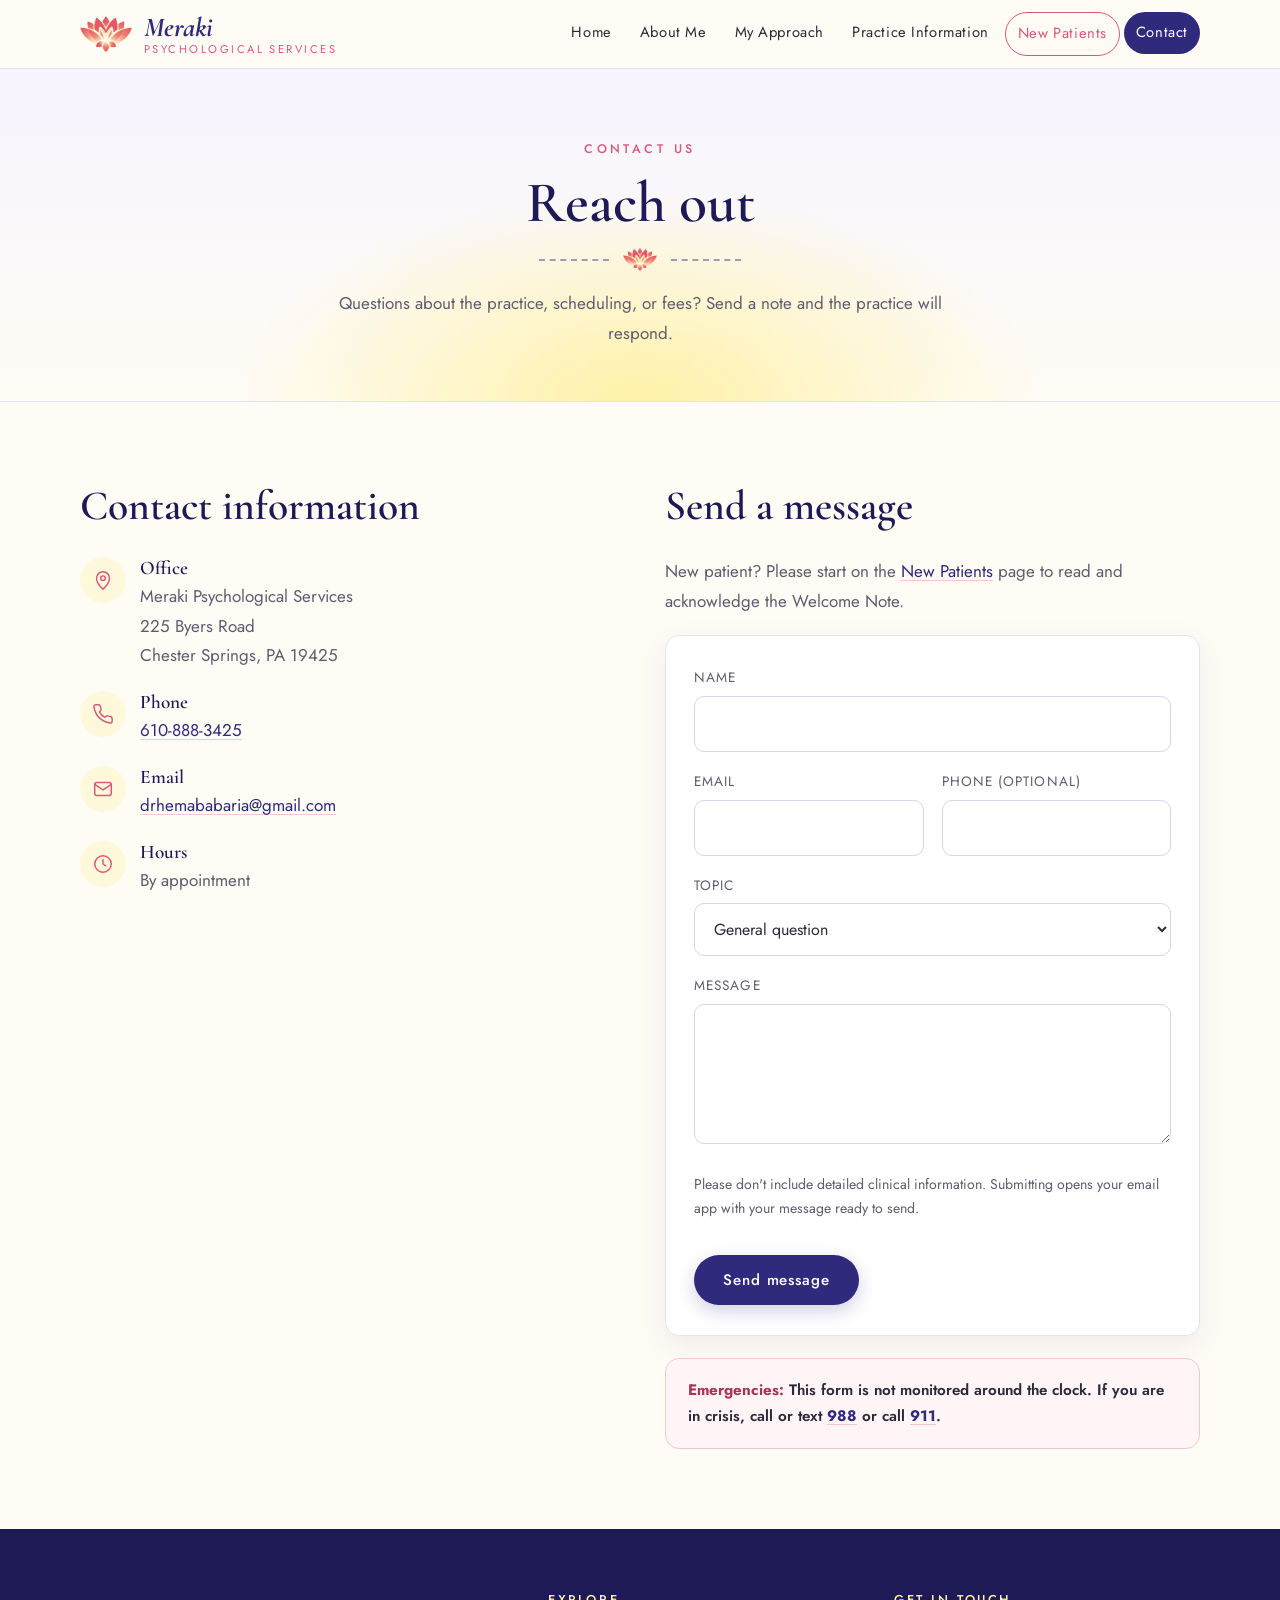
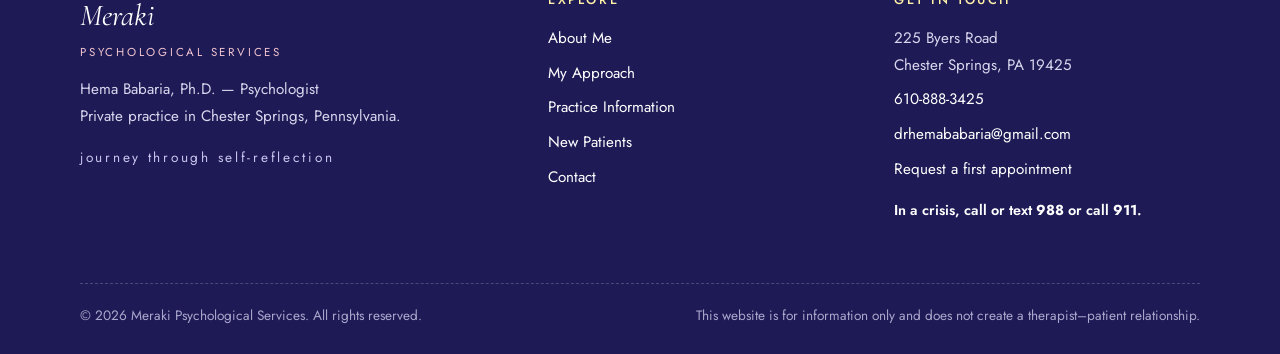
==== contact.html @ d3290c19 "Meraki Psychological Services website" ====
<!DOCTYPE html>
<html lang="en">
<head>
<meta charset="utf-8">
<meta name="viewport" content="width=device-width, initial-scale=1">
<title>Contact | Meraki Psychological Services | Chester Springs, PA</title>
<meta name="description" content="Contact Meraki Psychological Services — Dr. Hema Babaria, Ph.D., Chester Springs, PA.">
<link rel="icon" type="image/png" href="assets/images/favicon.png">
<link rel="preconnect" href="https://fonts.googleapis.com">
<link rel="preconnect" href="https://fonts.gstatic.com" crossorigin>
<link href="https://fonts.googleapis.com/css2?family=Cormorant+Garamond:ital,wght@0,500;0,600;0,700;1,500;1,600&family=Jost:wght@300;400;500&display=swap" rel="stylesheet">
<link rel="stylesheet" href="css/style.css">
</head>
<body>
<a class="skip-link" href="#main">Skip to content</a>
<header class="site-header">
  <div class="container header-inner">
    <a class="brand" href="index.html" aria-label="Meraki Psychological Services — home">
      <img src="assets/images/lotus.png" alt="" width="52" height="38">
      <span class="brand-text"><span class="brand-name">Meraki</span><span class="brand-sub">Psychological Services</span></span>
    </a>
    <button class="nav-toggle" aria-label="Open menu" aria-expanded="false" aria-controls="site-nav">
      <svg width="24" height="24" viewBox="0 0 24 24" fill="none" stroke="currentColor" stroke-width="1.8" stroke-linecap="round"><path d="M4 7h16M4 12h16M4 17h16"/></svg>
    </button>
    <nav class="main-nav" id="site-nav" aria-label="Main">
      <ul><li><a href="index.html">Home</a></li><li><a href="about.html">About Me</a></li><li><a href="approach.html">My Approach</a></li><li><a href="practice.html">Practice Information</a></li><li><a href="new-patients.html" class="nav-cta">New Patients</a></li><li><a href="contact.html" aria-current="page">Contact</a></li></ul>
    </nav>
  </div>
</header>
<main id="main">
<section class="page-hero">
  <div class="container">
    <span class="eyebrow">Contact Us</span>
    <h1>Reach out</h1>
    <div class="divider"><img src="assets/images/lotus.png" alt=""></div>
    <p>Questions about the practice, scheduling, or fees? Send a note and the practice will respond.</p>
  </div>
</section>
<section>
  <div class="container grid-2" style="align-items:start">
    <div class="reveal">
      <h2>Contact information</h2>
      <div class="contact-card" style="margin-bottom:28px">
        <div class="contact-item"><div class="icon"><svg width="22" height="22" viewBox="0 0 24 24" fill="none" stroke="currentColor" stroke-width="1.6" stroke-linecap="round" stroke-linejoin="round"><path d="M12 22s7-6.2 7-12a7 7 0 1 0-14 0c0 5.8 7 12 7 12z"/><circle cx="12" cy="10" r="2.5"/></svg></div><div><h3>Office</h3><p>Meraki Psychological Services<br>225 Byers Road<br>Chester Springs, PA 19425</p></div></div>
        <div class="contact-item"><div class="icon"><svg width="22" height="22" viewBox="0 0 24 24" fill="none" stroke="currentColor" stroke-width="1.6" stroke-linecap="round" stroke-linejoin="round"><path d="M22 16.9v3a2 2 0 0 1-2.2 2 19.8 19.8 0 0 1-8.6-3.1 19.5 19.5 0 0 1-6-6A19.8 19.8 0 0 1 2.1 4.2 2 2 0 0 1 4.1 2h3a2 2 0 0 1 2 1.7c.1.9.4 1.8.7 2.7a2 2 0 0 1-.5 2.1L8 9.8a16 16 0 0 0 6 6l1.3-1.3a2 2 0 0 1 2.1-.4c.9.3 1.8.6 2.7.7a2 2 0 0 1 1.7 2z"/></svg></div><div><h3>Phone</h3><p><a href="tel:+16108883425">610-888-3425</a></p></div></div>
        <div class="contact-item"><div class="icon"><svg width="22" height="22" viewBox="0 0 24 24" fill="none" stroke="currentColor" stroke-width="1.6" stroke-linecap="round" stroke-linejoin="round"><rect x="3" y="5" width="18" height="14" rx="2"/><path d="m3 7 9 6 9-6"/></svg></div><div><h3>Email</h3><p><a href="#" data-email>drhemababaria@gmail.com</a></p></div></div>
        <div class="contact-item"><div class="icon"><svg width="22" height="22" viewBox="0 0 24 24" fill="none" stroke="currentColor" stroke-width="1.6" stroke-linecap="round" stroke-linejoin="round"><circle cx="12" cy="12" r="9"/><path d="M12 7v5l3 2"/></svg></div><div><h3>Hours</h3><p>By appointment</p></div></div>
      </div>
      <iframe class="map-frame" title="Map: 225 Byers Road, Chester Springs, PA 19425" loading="lazy" referrerpolicy="no-referrer-when-downgrade" src="https://www.google.com/maps?q=225+Byers+Road,+Chester+Springs,+PA+19425&amp;output=embed"></iframe>
    </div>
    <div class="reveal">
      <h2>Send a message</h2>
      <p style="color:var(--muted)">New patient? Please start on the <a href="new-patients.html">New Patients</a> page to read and acknowledge the Welcome Note.</p>
      <form class="form card" id="contact-form">
        <div class="field"><label for="c-name">Name</label><input type="text" id="c-name" name="name" autocomplete="name" required></div>
        <div class="form-row">
          <div class="field"><label for="c-email">Email</label><input type="email" id="c-email" name="email" autocomplete="email" required></div>
          <div class="field"><label for="c-phone">Phone (optional)</label><input type="tel" id="c-phone" name="phone" autocomplete="tel"></div>
        </div>
        <div class="field"><label for="c-topic">Topic</label>
          <select id="c-topic" name="topic"><option>General question</option><option>Scheduling</option><option>Fees &amp; insurance</option><option>Professional referral</option></select></div>
        <div class="field"><label for="c-msg">Message</label><textarea id="c-msg" name="message" required></textarea></div>
        <p class="form-note">Please don't include detailed clinical information. Submitting opens your email app with your message ready to send.</p>
        <div><button type="submit" class="btn btn-primary">Send message</button></div>
        <div class="form-success" id="contact-success" role="status">Thank you. Your email app should open with your message — please press send.</div>
      </form>
      <div class="crisis" style="margin-top:22px"><strong>Emergencies:</strong> This form is not monitored around the clock. If you are in crisis, call or text <a href="tel:988">988</a> or call <a href="tel:911">911</a>.</div>
    </div>
  </div>
</section>
</main>
<footer class="site-footer">
  <div class="container">
    <div class="footer-grid">
      <div>
        <div class="footer-brand">Meraki</div>
        <div class="footer-sub">Psychological Services</div>
        <p>Hema Babaria, Ph.D. — Psychologist<br>Private practice in Chester Springs, Pennsylvania.</p>
        <p style="letter-spacing:.2em;font-size:.85rem;color:#c9c4ef">journey through self-reflection</p>
      </div>
      <div>
        <h4>Explore</h4>
        <ul>
          <li><a href="about.html">About Me</a></li>
          <li><a href="approach.html">My Approach</a></li>
          <li><a href="practice.html">Practice Information</a></li>
          <li><a href="new-patients.html">New Patients</a></li>
          <li><a href="contact.html">Contact</a></li>
        </ul>
      </div>
      <div>
        <h4>Get in touch</h4>
        <ul>
          <li>225 Byers Road<br>Chester Springs, PA 19425</li>
          <li><a href="tel:+16108883425">610-888-3425</a></li>
          <li><a href="#" data-email>drhemababaria@gmail.com</a></li>
          <li><a href="new-patients.html">Request a first appointment</a></li>
        </ul>
        <p class="footer-crisis">In a crisis, call or text <a href="tel:988">988</a> or call <a href="tel:911">911</a>.</p>
      </div>
    </div>
    <div class="footer-bottom">
      <span>&copy; <span data-year>2026</span> Meraki Psychological Services. All rights reserved.</span>
      <span>This website is for information only and does not create a therapist–patient relationship.</span>
    </div>
  </div>
</footer>
<script src="js/main.js"></script>
</body>
</html>
---- css/style.css ----
/* ==========================================================
   Meraki Psychological Services — Dr. Hema Babaria
   Palette drawn from the Meraki logo: indigo script, lotus coral,
   sunrise glow — balanced with soft sage for a calm, natural feel.
   ========================================================== */
:root {
  --indigo: #2f2a7c;
  --indigo-deep: #1e1a55;
  --coral: #d9587a;
  --coral-soft: #f3c6d1;
  --sun: #fff1a8;
  --sun-soft: #fff9dc;
  --cream: #fffcf5;
  --sage: #7f9a83;
  --sage-soft: #e7eee6;
  --mist: #f4f2f9;
  --ink: #2c2a3a;
  --muted: #5f5c70;
  --line: #e6e2ef;
  --radius: 14px;
  --shadow: 0 10px 30px rgba(47, 42, 124, 0.08);
  --serif: "Cormorant Garamond", Georgia, "Times New Roman", serif;
  --sans: "Jost", "Segoe UI", system-ui, -apple-system, sans-serif;
  --max: 1120px;
}

*, *::before, *::after { box-sizing: border-box; }
html { scroll-behavior: smooth; }
body {
  margin: 0;
  font-family: var(--sans);
  font-weight: 400;
  font-size: 17px;
  line-height: 1.75;
  color: var(--ink);
  background: var(--cream);
}
img { max-width: 100%; height: auto; display: block; }
a { color: var(--indigo); text-decoration-color: var(--coral-soft); text-underline-offset: 3px; }
a:hover { color: var(--coral); }
h1, h2, h3 { font-family: var(--serif); color: var(--indigo-deep); font-weight: 600; line-height: 1.2; margin: 0 0 .6em; }
h1 { font-size: clamp(2.3rem, 5vw, 3.6rem); }
h2 { font-size: clamp(1.9rem, 3.4vw, 2.6rem); }
h3 { font-size: 1.5rem; }
p { margin: 0 0 1.1em; }
.container { width: min(var(--max), 92%); margin: 0 auto; }
.skip-link { position: absolute; left: -999px; top: 0; background: var(--indigo); color: #fff; padding: 8px 14px; z-index: 100; }
.skip-link:focus { left: 10px; }

/* ---------- Header ---------- */
.site-header {
  position: sticky; top: 0; z-index: 50;
  background: rgba(255, 252, 245, 0.94);
  backdrop-filter: blur(8px);
  border-bottom: 1px solid var(--line);
}
.header-inner { display: flex; align-items: center; justify-content: space-between; gap: 20px; padding: 12px 0; }
.brand { display: flex; align-items: center; gap: 12px; text-decoration: none; }
.brand img { width: 52px; height: auto; }
.brand-text { display: flex; flex-direction: column; line-height: 1.1; }
.brand-name { font-family: var(--serif); font-size: 1.7rem; font-weight: 700; color: var(--indigo); font-style: italic; }
.brand-sub { font-size: .7rem; letter-spacing: .22em; text-transform: uppercase; color: var(--coral); }

.nav-toggle { display: none; background: none; border: 1px solid var(--line); border-radius: 10px; padding: 8px 10px; cursor: pointer; color: var(--indigo); }
.nav-toggle svg { display: block; }
.main-nav ul { list-style: none; display: flex; gap: 4px; margin: 0; padding: 0; flex-wrap: wrap; }
.main-nav a {
  display: block; padding: 8px 12px; border-radius: 999px;
  font-size: .92rem; letter-spacing: .04em; text-decoration: none; color: var(--ink);
  transition: background .2s, color .2s;
}
.main-nav a:hover { background: var(--mist); color: var(--indigo); }
.main-nav a[aria-current="page"] { background: var(--indigo); color: #fff; }
.main-nav a.nav-cta { border: 1px solid var(--coral); color: var(--coral); }
.main-nav a.nav-cta:hover, .main-nav a.nav-cta[aria-current="page"] { background: var(--coral); color: #fff; }

/* ---------- Hero ---------- */
.hero {
  position: relative; overflow: hidden;
  background:
    radial-gradient(ellipse 55% 60% at 50% 62%, var(--sun) 0%, rgba(255, 241, 168, .55) 35%, rgba(255, 252, 245, 0) 70%),
    linear-gradient(180deg, #fbf8ff 0%, var(--cream) 70%);
  padding: 70px 0 0;
  text-align: center;
}
.hero-rays { position: absolute; inset: 0; width: 100%; height: 100%; pointer-events: none; opacity: .22; }
.hero-content { position: relative; z-index: 2; padding-bottom: 40px; }
.hero-logo { width: min(560px, 90%); height: auto; margin: 0 auto 22px; }
.hero .tagline { font-size: 1.05rem; letter-spacing: .38em; text-transform: lowercase; color: var(--indigo); margin-bottom: 26px; }
.hero h1 { font-size: clamp(1.9rem, 3.6vw, 2.6rem); font-weight: 500; font-style: italic; max-width: 760px; margin: 0 auto 26px; }
.hero-landscape { position: relative; z-index: 1; display: block; width: 100%; height: auto; margin-top: -10px; }

.page-hero {
  position: relative; overflow: hidden; text-align: center;
  background:
    radial-gradient(ellipse 45% 90% at 50% 100%, var(--sun) 0%, rgba(255, 241, 168, 0) 70%),
    linear-gradient(180deg, #f7f4ff 0%, var(--cream) 100%);
  padding: 64px 0 52px;
  border-bottom: 1px solid var(--line);
}
.page-hero .eyebrow { margin-bottom: 8px; }
.page-hero h1 { margin-bottom: 10px; }
.page-hero p { color: var(--muted); max-width: 640px; margin: 0 auto; }

.eyebrow { display: inline-block; font-size: .78rem; letter-spacing: .28em; text-transform: uppercase; color: var(--coral); font-weight: 500; }

/* ---------- Buttons ---------- */
.btn {
  display: inline-block; padding: 13px 28px; border-radius: 999px;
  font-family: var(--sans); font-size: .95rem; letter-spacing: .06em; font-weight: 500;
  text-decoration: none; border: 1px solid transparent; cursor: pointer;
  transition: transform .15s, background .2s, color .2s, box-shadow .2s;
}
.btn:hover { transform: translateY(-1px); }
.btn-primary { background: var(--indigo); color: #fff; box-shadow: 0 6px 18px rgba(47, 42, 124, .22); }
.btn-primary:hover { background: var(--indigo-deep); color: #fff; }
.btn-outline { border-color: var(--indigo); color: var(--indigo); background: transparent; }
.btn-outline:hover { background: var(--indigo); color: #fff; }
.btn-coral { background: var(--coral); color: #fff; }
.btn-coral:hover { background: #c4466a; color: #fff; }
.btn[disabled] { opacity: .45; cursor: not-allowed; transform: none; box-shadow: none; }
.btn-row { display: flex; gap: 14px; justify-content: center; flex-wrap: wrap; }

/* ---------- Sections ---------- */
section { padding: 80px 0; }
.section-alt { background: var(--mist); }
.section-sage { background: var(--sage-soft); }
.section-head { text-align: center; max-width: 720px; margin: 0 auto 46px; }
.section-head p { color: var(--muted); }
.divider { display: flex; align-items: center; justify-content: center; gap: 14px; margin: 6px auto 18px; color: var(--coral); }
.divider::before, .divider::after { content: ""; width: 70px; border-top: 2px dashed var(--indigo); opacity: .45; }
.divider img { width: 34px; }

.prose { max-width: 760px; margin: 0 auto; }
.prose p:first-of-type::first-letter { }
.lead { font-family: var(--serif); font-size: 1.45rem; line-height: 1.55; color: var(--indigo-deep); font-style: italic; }
.signature { font-family: var(--serif); font-size: 1.7rem; font-style: italic; color: var(--indigo); margin-top: 10px; }

.grid-2 { display: grid; grid-template-columns: 1fr 1fr; gap: 50px; align-items: center; }
.grid-3 { display: grid; grid-template-columns: repeat(3, 1fr); gap: 26px; }

.card {
  background: #fff; border: 1px solid var(--line); border-radius: var(--radius);
  padding: 30px 28px; box-shadow: var(--shadow);
}
.card h3 { margin-bottom: .4em; }
.card p:last-child { margin-bottom: 0; }
.card .icon { width: 50px; height: 50px; border-radius: 50%; display: grid; place-items: center; margin-bottom: 14px; background: var(--sun-soft); color: var(--coral); }
.card a.more { font-weight: 500; text-decoration: none; }

.quote-band { text-align: center; background: linear-gradient(135deg, var(--indigo) 0%, #433c9e 100%); color: #fff; }
.quote-band blockquote { margin: 0 auto; max-width: 820px; font-family: var(--serif); font-size: clamp(1.5rem, 3vw, 2.1rem); font-style: italic; line-height: 1.45; }
.quote-band cite { display: block; margin-top: 16px; font-family: var(--sans); font-style: normal; font-size: .85rem; letter-spacing: .25em; text-transform: uppercase; color: var(--sun); }

/* Portrait placeholder */
.portrait {
  aspect-ratio: 4 / 5; border-radius: 200px 200px var(--radius) var(--radius);
  background:
    radial-gradient(circle at 50% 38%, var(--sun) 0%, rgba(255,241,168,0) 55%),
    linear-gradient(180deg, #efeafb 0%, var(--sage-soft) 100%);
  display: grid; place-items: center; border: 1px solid var(--line); box-shadow: var(--shadow);
  position: relative; overflow: hidden;
}
.portrait img.lotus { width: 38%; opacity: .9; }
.portrait img.photo { position: absolute; inset: 0; width: 100%; height: 100%; object-fit: cover; object-position: center 20%; }
figure.portrait { margin: 0; }
.portrait .caption { position: absolute; bottom: 18px; left: 0; right: 0; text-align: center; font-size: .82rem; letter-spacing: .14em; text-transform: uppercase; color: var(--muted); }

/* Credentials list */
.cred-list { list-style: none; padding: 0; margin: 0; display: grid; gap: 16px; }
.cred-list li { display: grid; grid-template-columns: 34px 1fr; gap: 14px; align-items: start; background: #fff; border: 1px solid var(--line); border-radius: var(--radius); padding: 18px 20px; }
.cred-list .dot { width: 34px; height: 34px; border-radius: 50%; background: var(--sun-soft); display: grid; place-items: center; color: var(--coral); font-weight: 600; }
.cred-list strong { display: block; color: var(--indigo-deep); font-weight: 500; }
.cred-list span.meta { color: var(--muted); font-size: .95rem; }

/* Approach modality chips */
.chips { display: flex; flex-wrap: wrap; gap: 10px; justify-content: center; margin: 10px 0 0; padding: 0; list-style: none; }
.chips li { padding: 9px 18px; border-radius: 999px; background: #fff; border: 1px solid var(--line); color: var(--indigo); font-size: .95rem; }

/* Info table (practice information) */
.info-list { list-style: none; margin: 0; padding: 0; }
.info-list li { display: grid; grid-template-columns: 170px 1fr; gap: 16px; padding: 16px 0; border-bottom: 1px dashed var(--line); }
.info-list li:last-child { border-bottom: 0; }
.info-list .label { font-size: .8rem; letter-spacing: .18em; text-transform: uppercase; color: var(--coral); padding-top: 3px; }

.notice {
  border-left: 4px solid var(--coral); background: #fff; border-radius: 0 var(--radius) var(--radius) 0;
  padding: 20px 24px; box-shadow: var(--shadow);
}
.notice strong { color: var(--indigo-deep); }

/* ---------- Welcome acknowledgement ---------- */
.welcome-letter {
  background: #fff; border: 1px solid var(--line); border-radius: var(--radius); box-shadow: var(--shadow);
  padding: 44px 48px; position: relative;
  background-image: radial-gradient(ellipse 60% 40% at 50% 0%, var(--sun-soft) 0%, rgba(255,255,255,0) 70%);
}
.welcome-letter .lotus-top { width: 56px; margin: 0 auto 8px; }
.welcome-letter h2 { text-align: center; }
.ack-box { margin-top: 30px; padding: 26px 28px; border-radius: var(--radius); background: var(--mist); border: 1px dashed #c9c3e0; }
.ack-check { display: flex; gap: 12px; align-items: flex-start; font-size: 1rem; cursor: pointer; }
.ack-check input { width: 20px; height: 20px; margin-top: 5px; accent-color: var(--indigo); flex-shrink: 0; }
.ack-status { display: none; margin-top: 18px; padding: 14px 18px; border-radius: 10px; background: var(--sage-soft); color: #355a3e; }
.ack-status.show { display: block; }
.locked { opacity: .5; pointer-events: none; filter: grayscale(.3); transition: opacity .3s; }

/* ---------- Forms ---------- */
.form { display: grid; gap: 18px; }
.form-row { display: grid; grid-template-columns: 1fr 1fr; gap: 18px; }
.field label { display: block; font-size: .85rem; letter-spacing: .08em; text-transform: uppercase; color: var(--muted); margin-bottom: 6px; }
.field input, .field select, .field textarea {
  width: 100%; padding: 13px 15px; font: inherit; font-size: 1rem; color: var(--ink);
  border: 1px solid #d9d4e8; border-radius: 10px; background: #fff; transition: border .2s, box-shadow .2s;
}
.field textarea { min-height: 140px; resize: vertical; }
.field input:focus, .field select:focus, .field textarea:focus { outline: none; border-color: var(--indigo); box-shadow: 0 0 0 3px rgba(47, 42, 124, .12); }
.form-note { font-size: .88rem; color: var(--muted); }
.form-success { display: none; padding: 16px 18px; border-radius: 10px; background: var(--sage-soft); color: #355a3e; }
.form-success.show { display: block; }

.contact-card { display: grid; gap: 20px; }
.contact-item { display: grid; grid-template-columns: 46px 1fr; gap: 14px; align-items: start; }
.contact-item .icon { width: 46px; height: 46px; border-radius: 50%; display: grid; place-items: center; background: var(--sun-soft); color: var(--coral); }
.contact-item h3 { font-size: 1.2rem; margin-bottom: 2px; }
.contact-item p { margin: 0; color: var(--muted); }
.map-frame { width: 100%; height: 280px; border: 0; border-radius: var(--radius); filter: saturate(.75); }

.crisis { background: #fff4f6; border: 1px solid var(--coral-soft); border-radius: var(--radius); padding: 18px 22px; font-size: .95rem; font-weight: 600; color: var(--ink); }
.crisis a { font-weight: 700; }
.footer-crisis { margin-top: 16px; font-size: .9rem; font-weight: 600; color: #fff; }
.footer-crisis a { font-weight: 700; color: var(--sun); }
.crisis strong { color: #a83456; }

/* ---------- CTA ---------- */
.cta {
  text-align: center;
  background:
    radial-gradient(ellipse 50% 80% at 50% 110%, var(--sun) 0%, rgba(255,241,168,0) 70%),
    var(--mist);
}

/* ---------- Footer ---------- */
.site-footer { background: var(--indigo-deep); color: #d9d6ee; padding: 60px 0 26px; font-size: .95rem; }
.site-footer a { color: #fff; text-decoration: none; }
.site-footer a:hover { color: var(--sun); }
.footer-grid { display: grid; grid-template-columns: 1.4fr 1fr 1fr; gap: 40px; }
.footer-brand { font-family: var(--serif); font-size: 1.9rem; font-style: italic; color: #fff; }
.footer-sub { font-size: .72rem; letter-spacing: .24em; text-transform: uppercase; color: var(--coral-soft); margin-bottom: 14px; }
.site-footer h4 { font-family: var(--sans); font-size: .8rem; letter-spacing: .2em; text-transform: uppercase; color: var(--sun); margin: 0 0 14px; font-weight: 500; }
.site-footer ul { list-style: none; margin: 0; padding: 0; display: grid; gap: 8px; }
.footer-bottom { margin-top: 44px; padding-top: 20px; border-top: 1px dashed rgba(255,255,255,.2); display: flex; justify-content: space-between; flex-wrap: wrap; gap: 10px; font-size: .85rem; color: #aaa6cc; }

/* ---------- Reveal animation ---------- */
.reveal { opacity: 0; transform: translateY(18px); transition: opacity .8s ease, transform .8s ease; }
.reveal.visible { opacity: 1; transform: none; }
@media (prefers-reduced-motion: reduce) {
  .reveal { opacity: 1; transform: none; transition: none; }
  html { scroll-behavior: auto; }
}

/* ---------- Responsive ---------- */
@media (max-width: 960px) {
  .nav-toggle { display: block; }
  .main-nav { position: absolute; top: 100%; left: 0; right: 0; background: var(--cream); border-bottom: 1px solid var(--line); display: none; padding: 10px 4%; }
  .main-nav.open { display: block; }
  .main-nav ul { flex-direction: column; }
  .grid-2, .grid-3, .footer-grid { grid-template-columns: 1fr; }
  .grid-2 { gap: 34px; }
  .portrait { max-width: 380px; margin: 0 auto; }
}
@media (max-width: 620px) {
  body { font-size: 16px; }
  section { padding: 60px 0; }
  .form-row { grid-template-columns: 1fr; }
  .info-list li { grid-template-columns: 1fr; gap: 4px; }
  .welcome-letter { padding: 30px 22px; }
  .brand-name { font-size: 1.4rem; }
  .brand img { width: 42px; }
  .hero .tagline { letter-spacing: .2em; font-size: .95rem; }
}
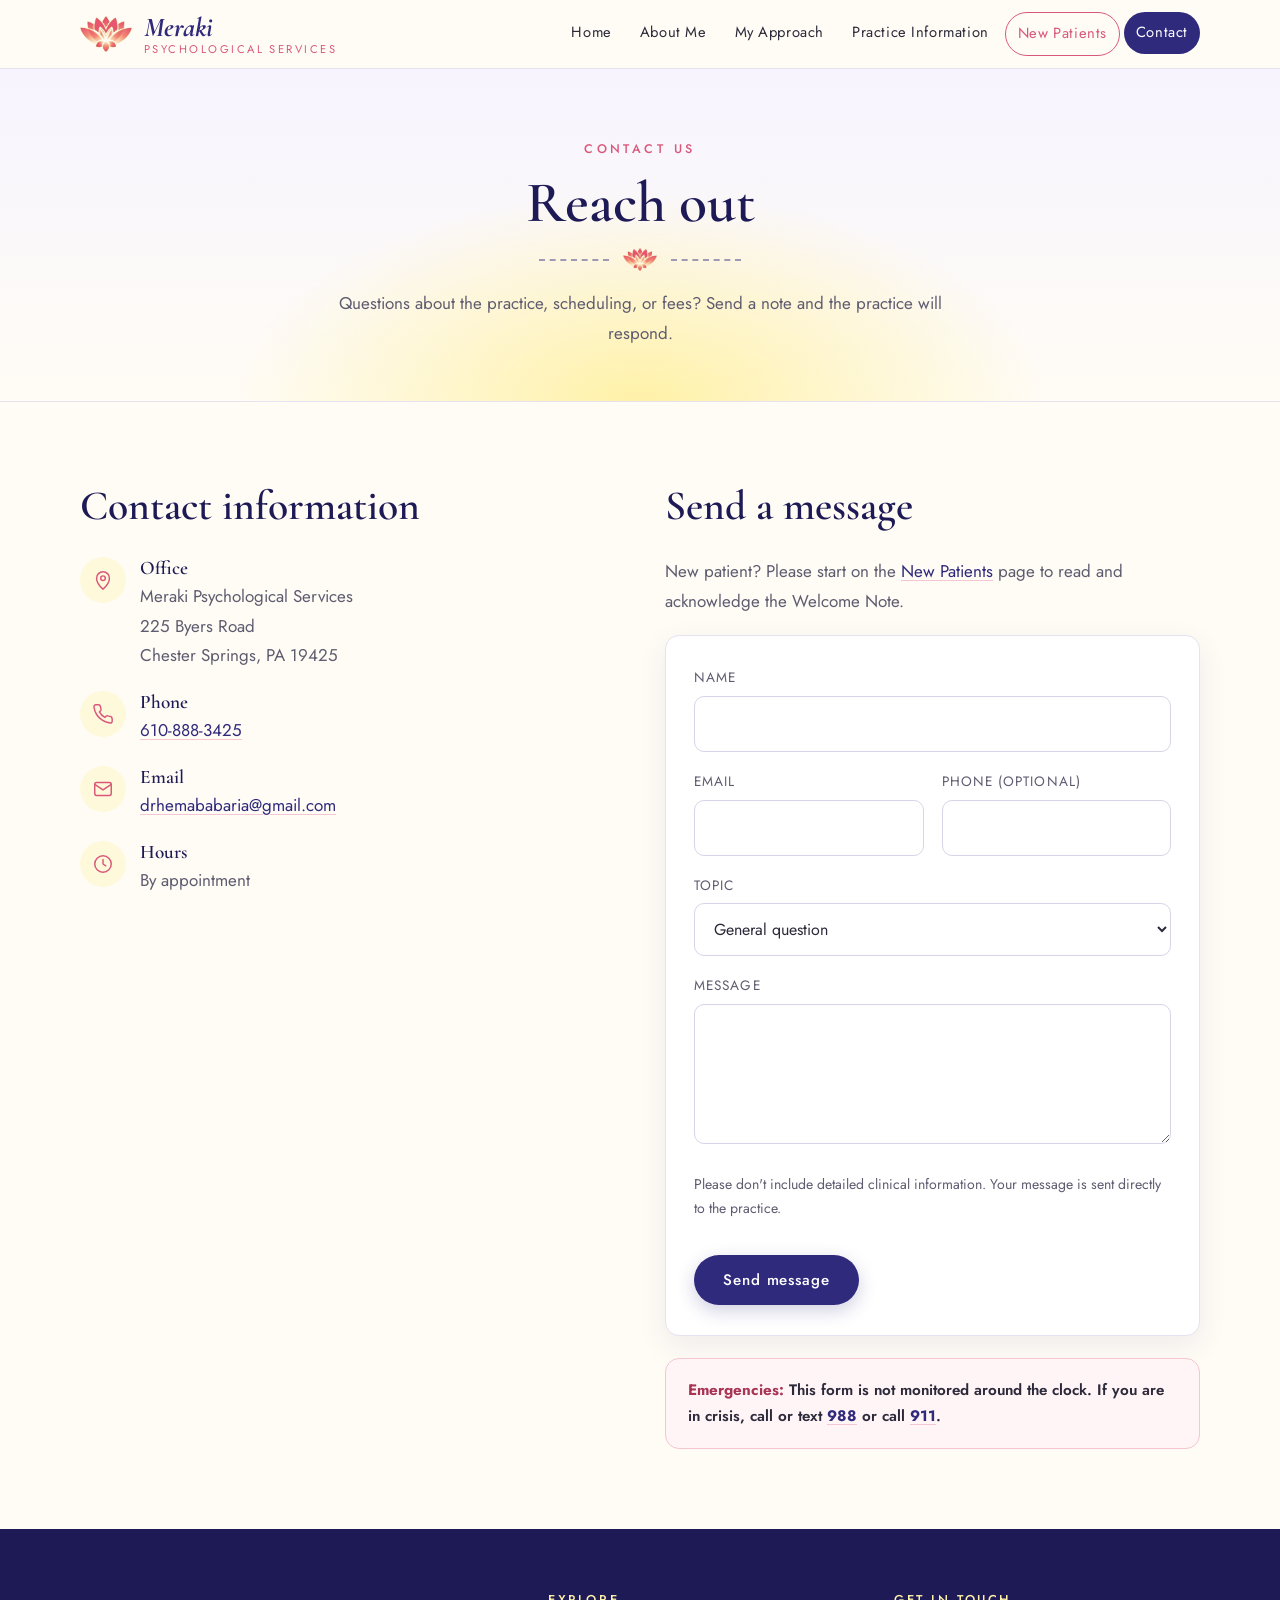
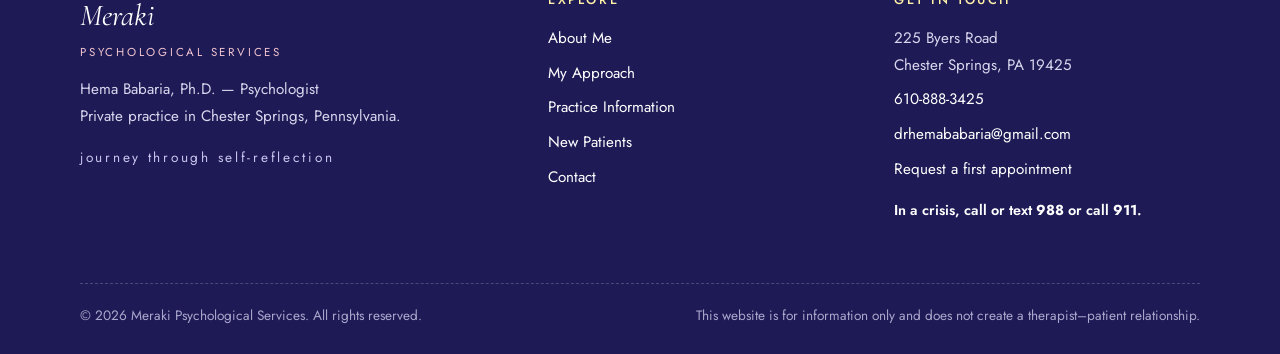
==== commit 0cf0f226: "Send forms directly to practice email" ====
--- a/contact.html
+++ b/contact.html
@@ -52,6 +52,7 @@
       <h2>Send a message</h2>
       <p style="color:var(--muted)">New patient? Please start on the <a href="new-patients.html">New Patients</a> page to read and acknowledge the Welcome Note.</p>
       <form class="form card" id="contact-form">
+        <div class="hp-field" aria-hidden="true"><label>Leave this field empty<input type="text" name="website_hp" tabindex="-1" autocomplete="off"></label></div>
         <div class="field"><label for="c-name">Name</label><input type="text" id="c-name" name="name" autocomplete="name" required></div>
         <div class="form-row">
           <div class="field"><label for="c-email">Email</label><input type="email" id="c-email" name="email" autocomplete="email" required></div>
@@ -60,9 +61,10 @@
         <div class="field"><label for="c-topic">Topic</label>
           <select id="c-topic" name="topic"><option>General question</option><option>Scheduling</option><option>Fees &amp; insurance</option><option>Professional referral</option></select></div>
         <div class="field"><label for="c-msg">Message</label><textarea id="c-msg" name="message" required></textarea></div>
-        <p class="form-note">Please don't include detailed clinical information. Submitting opens your email app with your message ready to send.</p>
+        <p class="form-note">Please don't include detailed clinical information. Your message is sent directly to the practice.</p>
         <div><button type="submit" class="btn btn-primary">Send message</button></div>
-        <div class="form-success" id="contact-success" role="status">Thank you. Your email app should open with your message — please press send.</div>
+        <div class="form-success" id="contact-success" role="status">Thank you — your message has been sent. The practice will get back to you soon.</div>
+        <div class="form-error" id="contact-error" role="alert">Sorry, your message could not be sent right now. Please try again, or call <a href="tel:+16108883425">610-888-3425</a>.</div>
       </form>
       <div class="crisis" style="margin-top:22px"><strong>Emergencies:</strong> This form is not monitored around the clock. If you are in crisis, call or text <a href="tel:988">988</a> or call <a href="tel:911">911</a>.</div>
     </div>
--- a/css/style.css
+++ b/css/style.css
@@ -217,6 +217,9 @@
 .form-note { font-size: .88rem; color: var(--muted); }
 .form-success { display: none; padding: 16px 18px; border-radius: 10px; background: var(--sage-soft); color: #355a3e; }
 .form-success.show { display: block; }
+.form-error { display: none; padding: 16px 18px; border-radius: 10px; background: #fff4f6; border: 1px solid var(--coral-soft); color: #8a2a47; }
+.form-error.show { display: block; }
+.hp-field { position: absolute !important; left: -10000px !important; width: 1px; height: 1px; overflow: hidden; }
 
 .contact-card { display: grid; gap: 20px; }
 .contact-item { display: grid; grid-template-columns: 46px 1fr; gap: 14px; align-items: start; }
